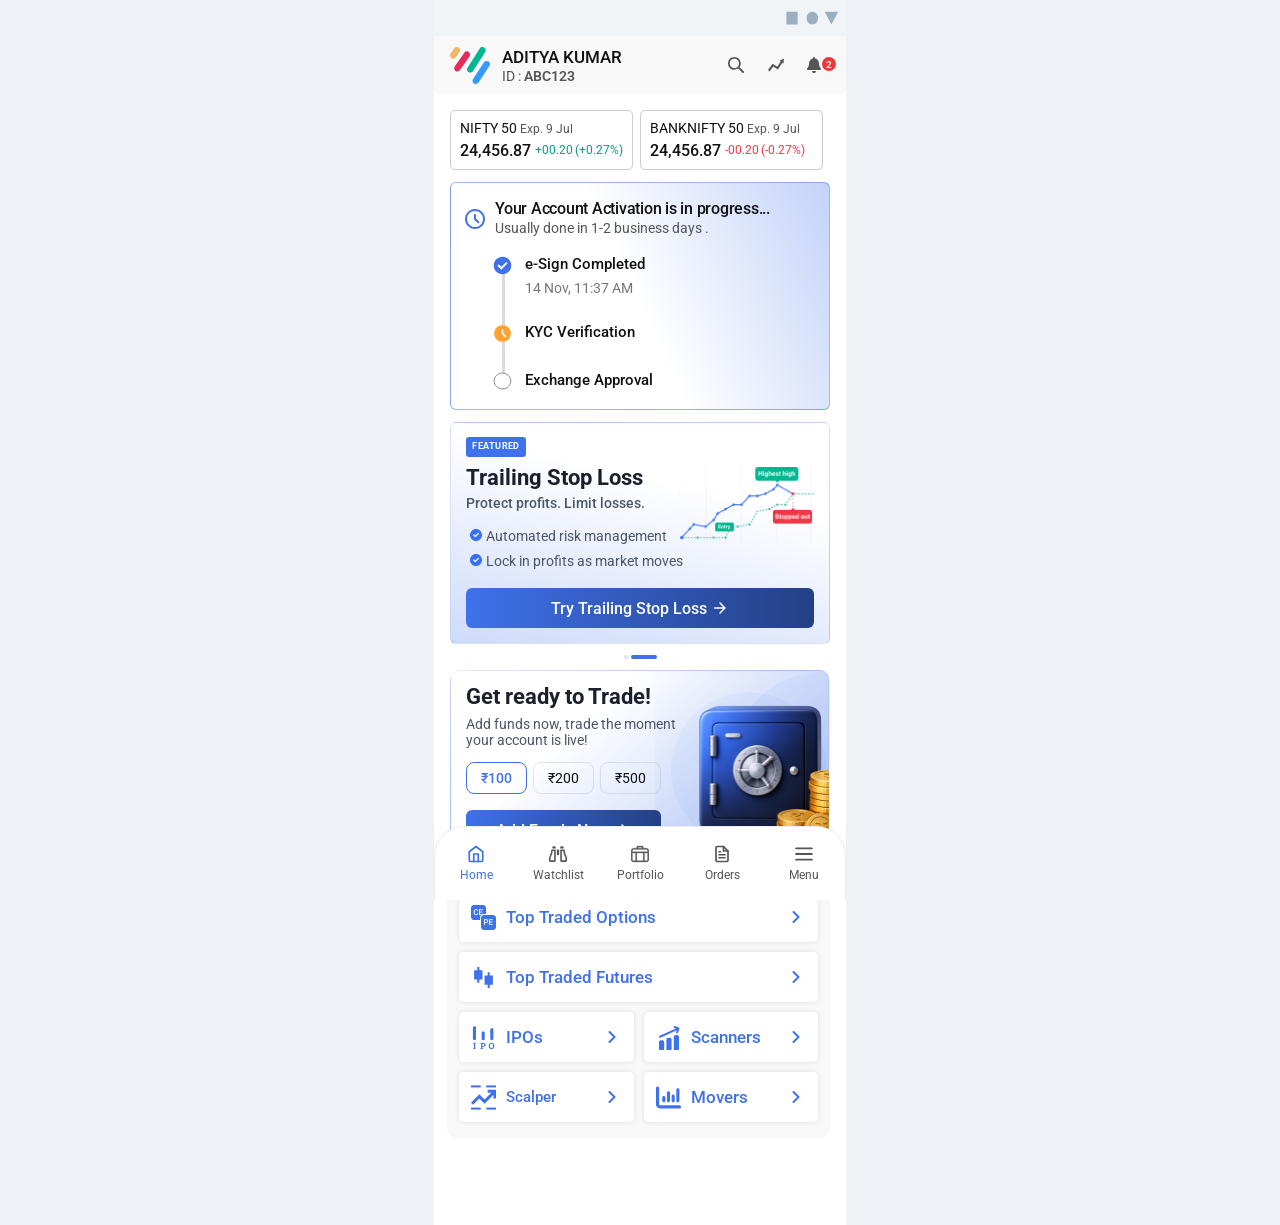
==== add-funds/index.html @ 82e43217 "Add standalone Add funds prototype and isolate offline caches" ====
<!doctype html><html lang="en"><head><meta charset="utf-8"><meta name="viewport" content="width=device-width,initial-scale=1,viewport-fit=cover"><meta name="theme-color" content="#3f71eb"><meta name="description" content="Trading app design prototype — dashboard and Add funds"><title>Trading App · Prototype</title><link rel="manifest" href="./manifest.webmanifest"><link rel="icon" href="./assets/dash-imgLogoIcon.svg"><link rel="stylesheet" href="./style.css"><link rel="stylesheet" href="./source-sans.css"><link rel="stylesheet" href="./polish.css"></head><body><main id="app"></main><dialog id="confirmation"><h2>Test payment complete</h2><p id="receipt"></p><p>No money has been transferred.</p><button class="primary" id="done">Back to dashboard</button><button id="again">Test again</button></dialog><script type="module" src="./app.js"></script></body></html>
---- add-funds/style.css ----
:root{font-family:Roboto,Arial,sans-serif;color:#111;background:#eef1f5;font-synthesis:none;--blue:#3f71eb;--pale:#f5f7fe}*{box-sizing:border-box}body{margin:0}button,input,select{font:inherit}button{cursor:pointer;color:inherit}button:focus-visible,a:focus-visible,input:focus-visible,select:focus-visible{outline:2px solid var(--blue);outline-offset:3px}button{border:0;background:none}p,h1,h2,h3{margin:0}#app{max-width:412px;min-height:100dvh;margin:auto;background:white;position:relative}.status{height:27px;background:#f0f4f7}.status img{width:100%;height:27px;object-fit:fill}.icon{width:24px;height:24px;object-fit:contain;flex-shrink:0}.top{border-bottom:1px solid #ddd;padding:9px 16px 10px}.title{display:flex;align-items:center;gap:10px;height:30px;font-size:16px;font-weight:500}.title button{padding:0;display:flex}.identity{display:flex;justify-content:space-between;margin-top:18px;font-size:16px}.pay{padding:12px 17px 100px;display:flex;flex-direction:column;gap:24px;min-height:calc(100dvh - 111px)}.amount{background:var(--pale);border-radius:7px;height:162px;display:flex;align-items:center;justify-content:center;flex-direction:column;gap:14px}.amount label{font-size:19px;font-weight:500}.amount-entry{display:flex;align-items:center;justify-content:center;max-width:100%;font-weight:500;font-size:38px}.amount input{border:0;background:transparent;font-size:47px;font-weight:500;width:4ch;max-width:290px;padding:0;color:#000;min-width:2ch}.quick{display:flex;justify-content:center;gap:14px}.quick button{padding:9px;border:1px solid #ccc;border-radius:7px;color:#555;white-space:nowrap}.bank label{display:block;margin-bottom:10px}.bank select{height:47px;border:1px solid #eee;border-radius:5px;width:100%;padding:0 12px;color:#555;font-weight:500;background:#fff}.bank p{font-size:14px;color:#555;margin-top:10px}.link{color:var(--blue);padding:0;font-size:14px}.methods>p{margin-bottom:14px}.method{border:1px solid #e5e5e5;border-radius:7px;padding:14px;margin-bottom:9px}.method.selected{border-color:#708aff}.method-heading{display:flex;align-items:center;gap:7px;font-size:18px;font-weight:600;width:100%;text-align:left;padding:0}.badge{display:flex;align-items:center;gap:1px;font-size:12px;background:#fbe8d3;color:#a45a3a;padding:5px 7px;border-radius:7px;font-weight:500}.badge img{width:12px;height:14px}.selection{background:var(--pale);padding:12px 16px;border-radius:7px;margin-top:16px}.selection-row{display:flex;align-items:center;justify-content:space-between;gap:8px;min-height:24px}.selected-name{display:flex;align-items:center;gap:7px;font-size:14px}.selected-name img{width:28px;height:24px;object-fit:contain}.more{color:var(--blue);font-size:14px;padding:0;white-space:nowrap}.more img{width:8px;height:5px;margin-left:3px}.picker{background:var(--pale);padding:14px 10px;border-radius:7px;margin-top:8px}.picker h3{font-size:14px;font-weight:500;margin:0 3px 8px}.options{display:grid;grid-template-columns:1fr 1fr;gap:8px}.option{display:flex;align-items:center;gap:7px;background:#fff;border-radius:7px;padding:10px;font-size:14px;min-height:42px;text-align:left}.option:last-child{grid-column:1/-1;font-size:16px}.option input{margin:0;accent-color:var(--blue);width:17px;height:17px;flex-shrink:0}.option img{width:24px;height:20px;object-fit:contain}.upi-input{width:100%;height:40px;border:1px solid #ddd;border-radius:6px;padding:10px 12px;margin-top:8px;font-size:14px}.fee{font-size:14px;font-weight:400;color:#555}.footer{position:fixed;bottom:0;left:50%;transform:translateX(-50%);width:100%;max-width:412px;padding:12px 17px max(19px,env(safe-area-inset-bottom));background:#fff}.primary{background:var(--blue);color:white;border-radius:4px;min-height:45px;width:100%;font-weight:500}.primary:disabled{background:#9fb6f7;cursor:default}.error{color:#be3030;font-size:14px;margin-top:8px}.dash-head{padding:10px 16px;display:flex;align-items:center;gap:12px;background:#f8f8f8;height:58px}.logo{width:40px;height:37px}.dash-head strong{font-size:17px;font-weight:500}.dash-head p{font-size:14px;color:#555;margin-top:2px}.head-icons{display:flex;margin-left:auto;gap:19px}.head-icons img{width:16px;height:16px}.dashboard{padding:8px 16px 90px}.indices{display:flex;gap:7px;margin:0 0 12px;overflow:auto}.index{border:1px solid #ddd;border-radius:5px;padding:9px;min-width:183px;font-size:14px}.index small{color:#555;font-size:12px}.quote{display:flex;gap:4px;align-items:center;margin-top:5px}.quote span{color:#079a80;font-size:12px}.quote .red{color:#f03745}.activation{border:1px solid #9ab2fc;border-radius:5px;padding:15px 14px;background:linear-gradient(70deg,#fff 35%,#d1dcf8);height:228px}.activation>strong{font-size:16px;font-weight:500}.activation>p{font-size:14px;color:#555;margin:5px 0 19px 23px}.steps{margin-left:30px;border-left:2px solid #ddd;display:flex;flex-direction:column;gap:24px}.step{position:relative;padding-left:23px;font-size:16px}.step:before{content:'';position:absolute;left:-9px;top:2px;width:15px;height:15px;background:#fff;border:1px solid #999;border-radius:50%}.step:first-child:before{background:var(--blue);border-color:var(--blue)}.step:nth-child(2):before{background:#ff9e28;border-color:#ff9e28}.step small{display:block;color:#777;font-size:14px;margin-top:8px}.feature{margin-top:12px;border:1px solid #d4deff;border-radius:5px;padding:15px;background:linear-gradient(165deg,#fff 35%,#dce4fc);height:222px;position:relative;overflow:hidden}.featured{display:inline-block;background:var(--blue);color:white;font-size:10px;padding:5px;border-radius:2px}.feature h2{font-size:22px;margin-top:9px;color:#202735}.feature p{font-size:14px;color:#435167;margin-top:5px}.feature ul{padding-left:18px;font-size:14px;color:#435167;line-height:26px;margin:10px 0}.feature li::marker{color:var(--blue)}.feature .primary,.fund-card .primary{background:linear-gradient(110deg,#3f71eb,#263e7e);min-height:40px;font-size:14px}.dots{text-align:center;font-size:18px;color:var(--blue);height:25px;line-height:18px}.fund-card{height:194px;border:1px solid #e6ecff;background:linear-gradient(130deg,#fff 27%,#adc3f8);border-radius:10px;position:relative;overflow:hidden;padding:14px 16px}.fund-content{position:relative;z-index:1;width:212px}.fund-card h2{font-size:22px;color:#202735}.fund-card p{font-size:14px;color:#435167;margin-top:6px;max-width:212px}.fund-card .presets{display:flex;gap:6px;margin:14px 0 16px}.presets button{border:1px solid #cdd6e7;border-radius:6px;padding:7px 12px;font-size:14px}.presets button.active{border-color:var(--blue);color:var(--blue);background:#fff}.fund-card .primary{width:195px}.safe{position:absolute;width:168px;height:165px;object-fit:contain;right:-9px;bottom:7px}.links{margin-top:12px;background:linear-gradient(#fafafa,#eee);padding:14px 10px;display:grid;grid-template-columns:1fr 1fr;gap:10px;border-radius:10px}.tile{background:white;border-radius:5px;padding:13px 10px;color:var(--blue);font-size:14px;display:flex;align-items:center;gap:10px;box-shadow:0 2px 5px #00000009}.tile:nth-child(-n+2){grid-column:1/-1}.tile img{width:25px;height:25px;object-fit:contain}.tile span{margin-left:auto;font-size:22px}.nav{display:flex;justify-content:space-around;padding:16px 0 max(16px,env(safe-area-inset-bottom));border-top:1px solid #eee;border-radius:24px 24px 0 0;position:fixed;bottom:0;width:100%;max-width:412px;background:white}.nav div{font-size:12px;text-align:center;color:#555}.nav img{width:19px;height:19px;display:block;margin:0 auto 5px}.nav div:first-child{color:var(--blue)}dialog{border:0;border-radius:16px;padding:26px;max-width:350px;width:calc(100% - 32px)}dialog::backdrop{background:#14203a80}dialog h2{font-size:22px}dialog p{line-height:1.5;margin:15px 0;color:#555}dialog button:last-child{width:100%;margin-top:14px;padding:10px;color:var(--blue)}@media(max-width:370px){.quick{gap:7px}.quick button{font-size:14px;padding:8px}.option{padding:8px 5px;gap:4px}.head-icons{gap:12px}.dash-head strong{font-size:15px}.fund-content{width:195px}.safe{right:-27px}.selected-name{font-size:13px}.selection{padding:12px 10px}}@media(display-mode:standalone){.status{height:env(safe-area-inset-top)}.status img{display:none}}

.chart{position:absolute;width:136px;height:80px;object-fit:contain;right:9px;top:48px}.feature h2,.feature>p{position:relative;z-index:1}.feature ul{position:relative;z-index:1;font-size:13px}.feature .primary{position:relative;z-index:1}
[hidden]{display:none!important}

@font-face {
  font-family: 'Roboto';
  font-style: normal;
  font-weight: 400;
  font-stretch: normal;
  font-display: swap;
  src: url(./assets/roboto-0.ttf) format('truetype');
}
@font-face {
  font-family: 'Roboto';
  font-style: normal;
  font-weight: 500;
  font-stretch: normal;
  font-display: swap;
  src: url(./assets/roboto-1.ttf) format('truetype');
}
@font-face {
  font-family: 'Roboto';
  font-style: normal;
  font-weight: 600;
  font-stretch: normal;
  font-display: swap;
  src: url(./assets/roboto-2.ttf) format('truetype');
}
@font-face {
  font-family: 'Roboto';
  font-style: normal;
  font-weight: 700;
  font-stretch: normal;
  font-display: swap;
  src: url(./assets/roboto-3.ttf) format('truetype');
}
---- add-funds/source-sans.css ----
@font-face {
  font-family: 'Source Sans Pro';
  font-style: normal;
  font-weight: 400;
  font-display: swap;
  src: url(./assets/source-sans-0.ttf) format('truetype');
}
@font-face {
  font-family: 'Source Sans Pro';
  font-style: normal;
  font-weight: 600;
  font-display: swap;
  src: url(./assets/source-sans-1.ttf) format('truetype');
}
---- add-funds/polish.css ----
/* Fidelity pass: measurements and assets from Figma's 412px frames. */
html{scrollbar-width:none}html::-webkit-scrollbar{display:none}
body{line-height:normal;-webkit-font-smoothing:antialiased}
button{-webkit-tap-highlight-color:transparent;touch-action:manipulation}
button:active:not(:disabled){filter:brightness(.97)}
.dashboard-screen .status,.dashboard-screen .status img{height:36px}
.dash-head{gap:12px;padding:10px 16px;height:58px}
.logo{width:39.606px;height:37px}
.profile{flex:1;min-width:0}.dash-head strong{line-height:20px;white-space:nowrap}.dash-head p{line-height:16px;margin-top:1px}.dash-head p b{font-weight:600}
.head-icons{width:102px;gap:0;justify-content:space-between;flex-shrink:0;margin:0}
.notification{position:relative;display:flex;align-items:center;margin-right:9px}.notification>img{width:14px;height:16px}.notification>span{position:absolute;left:13px;top:-2px;display:grid;place-items:center;font-size:10px;font-weight:600;color:white;background:#e83937;width:14px;height:14px;box-sizing:content-box;border:2px solid #f8f8f8;border-radius:50%}
.dashboard{padding:8px 16px 87px}
.indices{padding:8px 0;height:76px;gap:7px;margin-bottom:4px;scrollbar-width:none;overflow-y:hidden}.indices::-webkit-scrollbar{display:none}
.index{min-width:183px;height:60px;flex-shrink:0;padding:10px 9px;border:.5px solid #80808066;border-radius:5px;display:flex;flex-direction:column;justify-content:center;gap:4px;font-size:14px}.index>div:first-child{white-space:nowrap;line-height:16px}.index small{font-size:12px}.quote{margin:0;line-height:19px}.quote b{font-size:16px;font-weight:500}.quote span{white-space:nowrap;font-size:12px;letter-spacing:-.1px}
.activation{height:228px;padding:16px 12px;border:1px solid #3f71eb80;border-radius:6px;background:linear-gradient(65.226deg,#fff 48.888%,#3f71eb 212.22%)}
.activation-heading{display:flex;align-items:center;gap:8px}.activation-heading>.icon{width:24px;height:24px}.activation-heading strong{font-size:16px;font-weight:500;line-height:19px;letter-spacing:-.25px;white-space:nowrap}.activation-heading p{font-size:14px;font-weight:400;color:#555;line-height:21px;margin:0}
.steps{margin:16px 0 0 29px;border:0;gap:27.343px;position:relative}.steps:before{content:'';position:absolute;left:10px;top:10px;width:2.56px;height:115px;background:#d9d9d9}
.step{padding:0;display:flex;gap:12.817px;align-items:flex-start;font-weight:500;font-size:15.38px;line-height:18px;min-height:20.507px}.step:before{display:none}.step>.icon{position:relative;width:20.507px;height:20.507px}.step small{font-weight:400;font-size:13.67px;line-height:16px;margin-top:6.836px}
.feature{height:222px;margin-top:12px;padding:15px;border:1px solid #3f71eb33;border-radius:6px;background:linear-gradient(193.619deg,#fff 31.515%,#3f71eb 299.34%);display:flex;flex-direction:column;justify-content:center;gap:16px}
.feature-top{display:flex;align-items:center;position:relative;min-height:134.4px}
.feature-copy{width:212px;flex:none;position:relative;z-index:1}
.featured{padding:3.2px 6.4px;font-size:8.8px;font-weight:700;line-height:13.2px;letter-spacing:.44px;border-radius:3.2px;vertical-align:top}
.feature h2{font-size:22px;line-height:26px;color:#1a202c;margin:8px 0 0;font-weight:700}.feature p{font-size:14px;font-weight:500;line-height:16px;color:#4a5568;margin:4px 0 0}
.feature ul{list-style:none;padding:0;margin:14px 0 0;line-height:22.5px;font-size:14px;color:#4a5568;display:flex;flex-direction:column;gap:3px}
.feature li{display:flex;align-items:flex-start;white-space:nowrap}.feature li .icon{width:20px;height:20px}
.chart{position:static;width:136.205px;height:79.6px;object-fit:contain;flex-shrink:0}
.feature .primary,.fund-card .primary{display:flex;align-items:center;justify-content:center;gap:3px;font-size:16px;font-weight:500;line-height:19px;height:40px;min-height:40px;flex-shrink:0;background:linear-gradient(90deg,#3f71eb,#244085);border-radius:6px;padding:0 8px}.feature .primary .icon,.fund-card .primary .icon{width:20px;height:20px}
.dots{height:26px;display:flex;align-items:center;justify-content:center;gap:3px;line-height:0}.dots span{height:4px;width:4px;border-radius:20px;background:#3f71eb33}.dots span:last-child{width:26px;background:#3f71eb}
.fund-card{height:194px;border:1px solid #3f71eb1a;border-radius:10px;padding:13px 15px;background:linear-gradient(139.262deg,#fff 31.392%,#3f71ebc9 158.42%)}
.fund-content{width:212px;position:relative;z-index:1}.fund-card h2{font-size:22px;font-weight:700;line-height:26px;color:#1a202c}.fund-card p{font-size:14px;line-height:16px;color:#4a5568;margin-top:6px;max-width:212px}
.fund-card .presets{margin:14px 0 16px;gap:6px}.presets button{width:61px;height:32px;padding:0;border-radius:8px;border:1px solid #80808033;font-size:14px;line-height:16px}.presets button.active{background:transparent;font-weight:500;border-color:#3f71eb}
.safe{width:174px;height:187px;object-fit:fill;max-width:none;left:calc(100% - 174px);top:0;bottom:auto;right:auto;pointer-events:none}
.links{margin-top:12px;margin-left:-3px;margin-right:0;background:#f8f8f8;border-radius:10px;padding:16px 12px;gap:10px;grid-template-columns:minmax(0,1fr) minmax(0,1fr)}
.tile{height:50px;padding:12px;gap:10px;font-size:17px;font-weight:500;line-height:20px;border-radius:5px;box-shadow:0 0 5px #0000001a;white-space:nowrap}.tile>span{font-size:inherit;margin:0}.tile>.icon{width:25px;height:25px}.tile>.chevron{width:20px;height:20px;object-fit:contain;transform:rotate(-90deg);margin-left:auto}.tile:nth-child(5){font-size:15px}
.nav{height:74px;padding:18px 0 17px;border:1px solid #80808026;border-bottom:0;border-radius:30px 30px 0 0;box-shadow:0 -5px 18px #00000003;z-index:5}.nav div{width:20%;font-size:12px;line-height:15px}.nav img{width:18.26px;height:18.26px;margin-bottom:5px}
.toast{position:fixed;z-index:10;bottom:88px;left:50%;transform:translateX(-50%);width:min(360px,calc(100% - 32px));padding:14px 18px;border-radius:8px;background:#202735;color:white;font-size:14px;line-height:20px;box-shadow:0 4px 18px #0002}
.top{height:84px;padding:9px 16px 8px;border-color:#80808059}.title{gap:10px;height:30px;line-height:23px}.title .icon{width:20px;height:20px}.identity{margin-top:18px;line-height:19px}
.pay{padding:12px 16px 100px 17px;gap:23.614px}
.amount{height:161.754px;flex-shrink:0;border-radius:7.084px;background:#3f71eb0d;gap:14.168px}.amount label{font-size:18.891px;line-height:22px}.amount-entry{height:55px;font-size:37.782px;line-height:55px}.amount input{font-size:47.227px;line-height:55px;border-radius:0;outline-offset:5px}
.quick{gap:14.168px}.quick button{padding:9.445px;height:37.891px;line-height:19px;border:1.181px solid #80808059;border-radius:7.084px;font-size:16px}
.bank label{line-height:19px;margin-bottom:9.445px}.bank-select{height:47.227px;position:relative}.bank select{appearance:none;height:47.227px;padding:0 38px 0 14px;border:1.181px solid #cccccc40;border-radius:4.723px;font-size:16px;font-weight:500;letter-spacing:.3314px;line-height:28.291px}.bank-select>.icon{position:absolute;right:7.084px;top:11.807px;width:23.614px;height:23.614px;pointer-events:none}.bank p{font-size:14px;line-height:16px;margin-top:9.445px}
.methods>p{line-height:19px;margin-bottom:14.168px}
.method{padding:13.168px 14.349px;margin-bottom:9.445px;border-radius:7.084px;border-color:#cccccc66}.method.selected{border-color:#3f71ebcc}.method-heading{font-family:'Source Sans Pro',Roboto,sans-serif;font-size:18px;font-weight:600;line-height:23.614px;gap:7.084px;min-height:24px}.method-heading>.icon{width:23.614px;height:23.614px}
.method:last-child{min-height:56px;display:flex;align-items:center}
.badge{font-family:Roboto,sans-serif;gap:0;font-size:12.267px;line-height:14px;letter-spacing:.2944px;font-weight:500;color:#af613f;background:#eeb2684d;padding:4.907px 7.36px;border-radius:7.36px}.badge img{width:13.8px;height:13.8px}.fee{font-family:'Source Sans Pro',sans-serif;font-size:14px;line-height:23.614px}
.selection{margin-top:16px;padding:12px 16px;background:#3f71eb0d}.selected-name{font-size:14px;line-height:23.053px;gap:7.084px}.selected-name img{width:27.44px;height:23.243px}.selected-name.is-upi-id{font-family:'Source Sans Pro',sans-serif;font-size:15.62px;line-height:19.525px;font-weight:600}.more{font-size:14px;font-weight:500;line-height:23.053px;display:flex;align-items:center;gap:4px}.more img{width:8px;height:4.642px;margin:0;transition:transform .16s}.more[aria-expanded=true] img{transform:rotate(180deg)}
.picker{padding:14.168px 10.5px;margin-top:8px;background:#3f71eb0d}.picker h3{font-size:14px;line-height:20px;margin:0 3px 8px}.options{gap:8px 7.084px}.option{height:42px;min-height:42px;padding:8px 14px;gap:7.084px;line-height:23.053px;cursor:pointer}.option input{appearance:none;width:17.29px;height:17.29px;border:1.153px solid #555;border-radius:50%;display:grid;place-content:center;flex-shrink:0}.option input:checked{border-color:#3f71eb}.option input:checked:before{content:'';width:10.374px;height:10.374px;border-radius:50%;background:#3f71eb}.option img{width:20px;height:20px;flex-shrink:0}.option:first-child img{width:27.44px;height:23.243px}.option:nth-child(3) img{width:28.54px;height:8.947px}.option:nth-child(4) img{width:18.571px;height:20px}.option:last-child{font-size:16px}
.upi-input{height:39px;line-height:20px;margin-top:6px;font-size:14px;padding:9px 12px}
.footer{padding:12px 16px max(19px,env(safe-area-inset-bottom)) 17px;z-index:4}.primary{font-size:16px;line-height:19px;height:45px;min-height:45px}.primary:disabled{background:#3f71eb80}
@media(max-width:390px){.activation-heading strong{font-size:14px;letter-spacing:-.2px}.head-icons{width:88px}.dash-head strong{font-size:16px}.feature-copy{width:200px}.feature ul{font-size:13px}.chart{width:125px;height:74px;margin-left:-3px}.tile{font-size:15px;padding:12px 9px;gap:7px}.tile>.chevron{width:17px;height:17px}.option{padding:8px 9px}.quick{gap:10px}}
@media(max-width:350px){.head-icons{width:75px}.dash-head strong{font-size:14px}.activation-heading strong{font-size:12.5px}.activation-heading p{font-size:12px}.fund-content{width:195px}.fund-card h2,.feature h2{font-size:20px}.fund-card p{font-size:13px;max-width:195px}.safe{left:calc(100% - 145px)}.feature-copy{width:185px}.chart{width:100px;height:60px;margin-left:-12px}.feature ul{font-size:12px}.tile{font-size:14px;padding:12px 8px;gap:5px}.option{padding:8px 5px;gap:4px}.quick{gap:7px}.quick button{font-size:14px;padding:8px}.selection{padding:12px 10px}.method{padding-left:12px;padding-right:12px}.badge{font-size:11px}.identity{font-size:14px}}
@media(prefers-reduced-motion:reduce){*{transition:none!important}}
@media(display-mode:standalone){.dashboard-screen .status,.pay-screen .status{height:env(safe-area-inset-top)}.status img{display:none}.nav{height:calc(74px + env(safe-area-inset-bottom));padding-bottom:calc(17px + env(safe-area-inset-bottom))}}
@media(max-width:390px){.option{padding:8px 5px;gap:4px;white-space:nowrap;font-size:13px}.option:first-child img{width:20px;height:20px}.option:last-child{font-size:15px}}
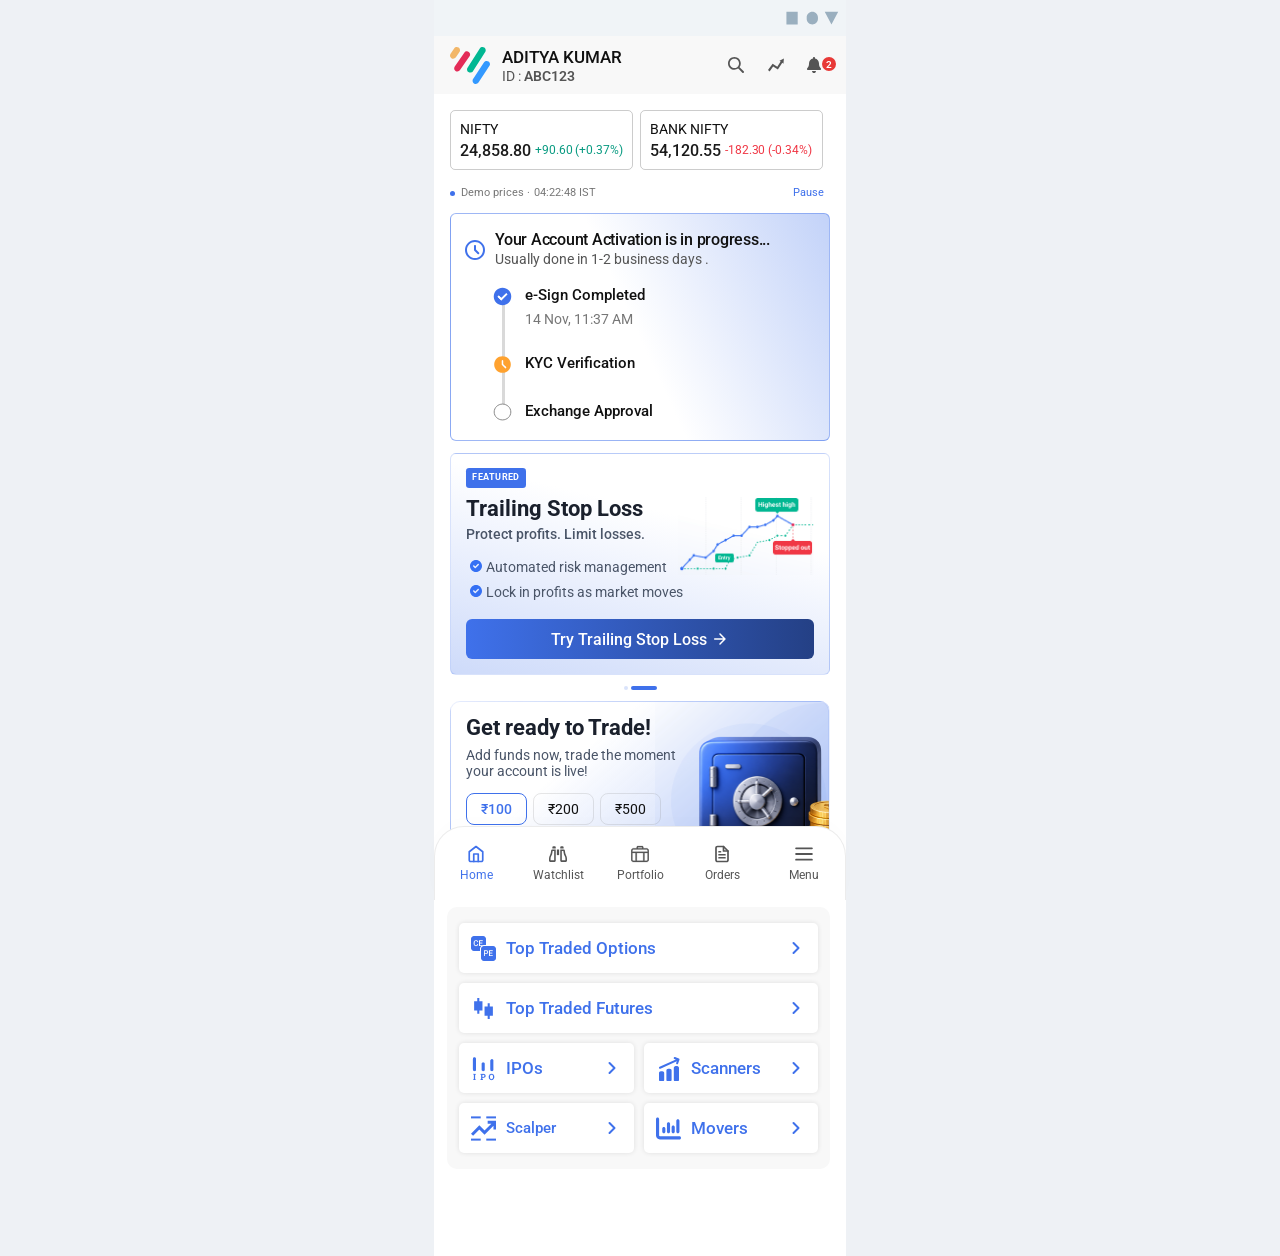
==== commit 5bc9c2a3: "Add Figma order entry with equity and F&O size controls" ====
--- a/add-funds/index.html
+++ b/add-funds/index.html
@@ -1,2 +1,2 @@
-<!doctype html><html lang="en"><head><meta charset="utf-8"><meta name="viewport" content="width=device-width,initial-scale=1,viewport-fit=cover"><meta name="theme-color" content="#3f71eb"><meta name="description" content="Trading app design prototype — dashboard and Add funds"><title>Trading App · Prototype</title><link rel="manifest" href="./manifest.webmanifest"><link rel="icon" href="./assets/dash-imgLogoIcon.svg"><link rel="stylesheet" href="./style.css"><link rel="stylesheet" href="./source-sans.css"><link rel="stylesheet" href="./polish.css"></head><body><main id="app"></main><dialog id="confirmation"><h2>Test payment complete</h2><p id="receipt"></p><p>No money has been transferred.</p><button class="primary" id="done">Back to dashboard</button><button id="again">Test again</button></dialog><script type="module" src="./app.js"></script></body></html>
-
+<!doctype html><html lang="en"><head><meta charset="utf-8"><meta name="viewport" content="width=device-width,initial-scale=1,viewport-fit=cover"><meta name="theme-color" content="#3f71eb"><meta name="description" content="Trading app design prototype — dashboard and Add funds"><title>Trading App · Prototype</title><link rel="manifest" href="./manifest.webmanifest"><link rel="icon" href="./assets/dash-imgLogoIcon.svg"><link rel="stylesheet" href="./style.css"><link rel="stylesheet" href="./source-sans.css"><link rel="stylesheet" href="./polish.css"><link rel="stylesheet" href="./watchlist.css"><link rel="stylesheet" href="./order.css"></head><body><main id="app"></main><dialog id="confirmation"><h2>Test payment complete</h2><p id="receipt"></p><p>No money has been transferred.</p><button class="primary" id="done">Back to dashboard</button><button id="again">Test again</button></dialog><script type="module" src="./app.js"></script></body></html>
+
--- a/add-funds/polish.css
+++ b/add-funds/polish.css
@@ -51,5 +51,10 @@
 @media(max-width:350px){.head-icons{width:75px}.dash-head strong{font-size:14px}.activation-heading strong{font-size:12.5px}.activation-heading p{font-size:12px}.fund-content{width:195px}.fund-card h2,.feature h2{font-size:20px}.fund-card p{font-size:13px;max-width:195px}.safe{left:calc(100% - 145px)}.feature-copy{width:185px}.chart{width:100px;height:60px;margin-left:-12px}.feature ul{font-size:12px}.tile{font-size:14px;padding:12px 8px;gap:5px}.option{padding:8px 5px;gap:4px}.quick{gap:7px}.quick button{font-size:14px;padding:8px}.selection{padding:12px 10px}.method{padding-left:12px;padding-right:12px}.badge{font-size:11px}.identity{font-size:14px}}
 @media(prefers-reduced-motion:reduce){*{transition:none!important}}
 @media(display-mode:standalone){.dashboard-screen .status,.pay-screen .status{height:env(safe-area-inset-top)}.status img{display:none}.nav{height:calc(74px + env(safe-area-inset-bottom));padding-bottom:calc(17px + env(safe-area-inset-bottom))}}
-@media(max-width:390px){.option{padding:8px 5px;gap:4px;white-space:nowrap;font-size:13px}.option:first-child img{width:20px;height:20px}.option:last-child{font-size:15px}}
-
+@media(max-width:390px){.option{padding:8px 5px;gap:4px;white-space:nowrap;font-size:13px}.option:first-child img{width:20px;height:20px}.option:last-child{font-size:15px}}
+.option{gap:10px;padding-left:10px;padding-right:10px}
+.selection-row{width:calc(100% + 32px);margin:-12px -16px;padding:12px 16px;text-align:left;border-radius:7px;min-height:48px}
+.selection-row[aria-expanded=true] .more img{transform:rotate(180deg)}
+.selection:has(.upi-input) .selection-row{margin-bottom:0}
+@media(max-width:390px){.option{gap:10px;padding-left:5px;padding-right:5px}}
+@media(max-width:350px){.option{white-space:normal;height:auto}.selection-row{width:calc(100% + 20px);margin-left:-10px;margin-right:-10px;padding-left:10px;padding-right:10px}}
--- a/add-funds/watchlist.css
+++ b/add-funds/watchlist.css
@@ -0,0 +1,14 @@
+.dashboard-screen .nav a{width:20%;font-size:12px;line-height:15px;text-align:center;color:#555;text-decoration:none}.dashboard-screen .nav a:first-child{color:var(--blue)}
+.market-status{display:flex;align-items:center;justify-content:space-between;gap:8px;margin:10px 16px 0;color:#777;font-size:11px;line-height:20px}.market-status>span{display:flex;align-items:center;gap:4px;white-space:nowrap}.market-status i{width:5px;height:5px;border-radius:50%;background:#3f71eb;margin-right:2px}.market-status button{color:#3f71eb;font-size:11px;padding:4px 6px;min-height:28px}.dashboard .market-status{margin:-3px 0 6px}.flat{color:#777}[data-price],[data-change]{font-variant-numeric:tabular-nums}[data-price]{border-radius:3px}.quote .loss{color:#f03745}.quote .gain{color:#079a80}.quote .flat{color:#777}
+.watchlist-screen{color:#1a1a1a;overflow-x:clip;padding-bottom:100px}.watchlist-screen .status,.watchlist-screen .status img{height:36px}.watch-search-header{display:flex;align-items:center;gap:1px;padding:21.249px 9px 0 16px;height:68.249px}.watch-search{position:relative;display:flex;align-items:center;gap:5px;height:47px;min-width:0;flex:1;background:#fefefe;border:1.189px solid #80808059;border-radius:6px;box-shadow:0 4px 10px 1px #0000001c;padding:0 11.81px;overflow:hidden}.watch-search .search-disc{position:absolute;left:3.57px;top:2.38px;width:32.104px;height:32.104px}.watch-search>.icon{position:relative;width:19.025px;height:19.022px}.watch-search input{position:relative;width:100%;min-width:0;border:0;outline-offset:0;padding:0;background:transparent;font-size:15.458px;color:#1a1a1a}.watch-search input::placeholder{color:#777;opacity:1}.watch-chart{flex:none;width:37.662px;height:37.662px;padding:0}.watch-chart img{width:100%;height:100%}
+.watch-indices{display:flex;gap:12px;margin:19.751px 16px 0 13px;padding:5.344px 3.684px;overflow-x:auto;scrollbar-width:none;height:87.688px}.watch-indices::-webkit-scrollbar,.watch-tabs::-webkit-scrollbar{display:none}.watch-index{width:142px;height:77px;flex:none;display:flex;flex-direction:column;align-items:center;justify-content:center;gap:2px;border-radius:5.344px;background:#fefefe;box-shadow:0 0 2.672px #00000040;white-space:nowrap;font-size:16px}.watch-index:first-child{width:147px}.watch-index>strong{font-size:17px;font-weight:500}.watch-index>div{display:flex;gap:9px}.gain{color:#079a80}.loss{color:#f03745}.watch-index-more{width:53.421px;height:75.526px;flex:none;box-shadow:0 0 2.303px #00000040;border-radius:4.605px}.watch-index-more img{width:16.58px;height:16.959px}
+.watch-controls{display:flex;height:45px;margin:6.312px 16px 0;border-bottom:1.116px solid #80808059;overflow:hidden}.watch-tabs{display:flex;flex:1;min-width:0;overflow-x:auto;scrollbar-width:none;padding-top:1px}.watch-tabs button{position:relative;flex:none;height:44px;padding:0 12px;color:#777;font-size:18.69px;font-weight:500;letter-spacing:.3134px;line-height:32.436px;text-transform:uppercase;white-space:nowrap}.watch-tabs button:nth-child(1){width:45px}.watch-tabs button:nth-child(2){width:44.654px}.watch-tabs button:nth-child(3){width:127.263px}.watch-tabs button:nth-child(4){width:102px}.watch-tabs button.active{color:var(--blue)}.watch-tabs button.active:after{content:'';position:absolute;bottom:0;left:0;right:0;height:3.349px;background:var(--blue);border-radius:3px 3px 0 0}.watch-tools{display:flex;gap:6px;width:55px;flex:none;padding-top:7px;background:white}.watch-tools button{width:28px;height:28px;padding:0;flex:none}.watch-tools button:first-child img{width:14.875px;height:17px}.watch-tools button:last-child img{width:27.909px;height:27.909px}
+.watch-quotes{padding:7px 15px 0 16px;display:flex;flex-direction:column;gap:4px}.watch-row{display:flex;align-items:center;gap:2px;border-bottom:1px solid #ddd;padding:10px 0;min-height:59px;font-size:16px;line-height:normal}.watch-symbol{width:241px;flex:1;min-width:0;display:flex;flex-direction:column;gap:4px}.watch-symbol>span{white-space:nowrap}.watch-row small{font-size:14px;font-weight:400;line-height:normal}.watch-symbol small{color:#777}.watch-value{display:flex;flex-direction:column;align-items:flex-end;gap:4px;white-space:nowrap;text-align:right;flex:none}.watch-value strong{font-weight:500}.watch-value small{white-space:pre}.watch-empty{padding:28px 0;color:#777;text-align:center;font-size:14px}
+.watch-nav{height:74px;border:1px solid #80808026;border-bottom:0;border-radius:30px 30px 0 0;padding:18px 0 17px;box-shadow:0 -5px 18px #00000003}.watch-nav button{width:20%;height:39px;padding:0;display:flex;align-items:center;flex-direction:column;gap:5px;color:#555;font-size:12px;font-weight:400;line-height:15px}.watch-nav img{width:18.26px;height:18.26px;margin:0}.watch-nav [aria-current]{color:var(--blue)}
+#watch-dialog label{display:block;margin:18px 0 8px}#watch-dialog input,#watch-dialog select{width:100%;padding:10px;border:1px solid #ddd;border-radius:6px;margin-bottom:20px}
+.watch-tabs button{font-size:16px;letter-spacing:0}.watch-row{height:59px;min-height:59px;padding:9px 0;line-height:19px}.watch-row small{line-height:16px}
+@media(max-width:390px){.watch-symbol>span{font-size:14px}.watch-row small{font-size:12px}.watch-value strong{font-size:14px}}
+@media(max-width:350px){.watch-symbol>span{max-width:100%;overflow:hidden;text-overflow:ellipsis}.watch-row small{font-size:11px}}
+@media(display-mode:standalone){.watchlist-screen .status{height:env(safe-area-inset-top)}.watch-nav{height:calc(74px + env(safe-area-inset-bottom));padding-bottom:calc(17px + env(safe-area-inset-bottom))}}
+
+[data-price]{color:#1a1a1a;background:transparent}
--- a/add-funds/order.css
+++ b/add-funds/order.css
@@ -0,0 +1,6 @@
+.watch-row{color:inherit;text-decoration:none}.watch-symbol>span{white-space:normal;overflow-wrap:anywhere}.watch-row:has([href]){cursor:pointer}.watch-row:focus-visible{outline:2px solid var(--blue);outline-offset:2px}.watch-symbol{padding-right:8px}.watch-row:has(.watch-symbol span){height:auto;min-height:59px}
+.order-screen{color:#1a1a1a;display:flex;flex-direction:column;font-family:Roboto,Arial,sans-serif}.order-screen .status,.order-screen .status img{height:36px}.order-head{background:#f8f8f8}.order-title{display:flex;align-items:center;gap:10px;min-height:46px;padding:10px 16px 6px}.order-title>a,.order-title>a img{width:20px;height:20px;flex:none}.order-title h1{font-size:17px;font-weight:500;flex:1;line-height:22px;min-width:0}.order-side{display:flex;align-items:center;position:relative;flex:none}.order-side select{appearance:none;border:0;background:transparent;font-size:16px;font-weight:600;color:#555;padding:5px 17px 5px 0;cursor:pointer}.order-side img{width:16px;height:16px;position:absolute;right:0;pointer-events:none}.order-exchanges{display:flex;align-items:center;gap:8px;min-height:34px;padding:0 16px 7px;justify-content:space-between}.order-exchanges label{display:flex;align-items:center;gap:4px;font-size:13px;white-space:nowrap}.order-exchanges input{margin:0;width:15px;height:15px;accent-color:var(--blue)}.order-exchanges label>span:first-of-type{color:#555}.order-tabs{display:flex;height:30px;border-bottom:1px solid #80808059}.order-tabs button{font-size:15px;text-transform:uppercase;font-weight:600;flex:1;padding:0 6px;color:#555}.order-tabs button:nth-child(-n+2){flex:1.5}.order-tabs [aria-current]{color:var(--blue);border-bottom:3px solid var(--blue)}
+.order-body{padding:18px 16px 28px;flex:1}.order-fields{display:grid;grid-template-columns:minmax(0,1fr) minmax(0,1fr);gap:16px;padding-bottom:10px;border-bottom:1px solid #eee;min-height:96px}.order-field-title{display:flex;align-items:center;justify-content:space-between;gap:4px;height:26px;margin-bottom:5px}.order-field-title>span{display:flex;align-items:center;gap:4px;font-size:16px;white-space:nowrap}.order-pills{display:flex;background:#f8f8f8;border-radius:16px;padding:2px}.order-pills button{font-size:12px;color:#777;padding:4px 8px;border-radius:36px;line-height:14px}.order-pills button[aria-pressed=true]{background:var(--blue);color:white;font-weight:500}.order-price-help{padding:0;width:20px;height:20px}.order-price-help img{width:20px;height:20px}.order-stepper{display:flex;align-items:center;background:#f8f8f8;border-radius:4px;height:36px;overflow:hidden}.order-stepper button{width:40px;height:36px;display:grid;place-items:center;flex:none;padding:0}.order-stepper img{width:14px;height:12px}.order-stepper input{width:100%;min-width:0;background:transparent;border:0;text-align:center;font-size:14px;font-weight:500;color:#1a1a1a;padding:0}.order-stepper input:disabled{color:#c2c2c2;-webkit-text-fill-color:#c2c2c2;opacity:1}.order-stepper button:disabled{opacity:.4;cursor:default}.order-field p{font-size:12px;color:#555;line-height:15px;margin-top:4px;min-height:15px}.order-product{margin-top:16px}.order-screen h2{font-size:16px;font-weight:500;line-height:20px}.order-choices{display:flex;gap:10px;margin-top:5px}.order-choices button{border:1px solid #80808059;border-radius:6px;height:35px;min-width:94px;padding:0 10px;font-size:15px;color:#333;text-transform:uppercase}.order-choices button[aria-pressed=true]{border-color:var(--blue);color:var(--blue)}.order-type{margin-top:16px;padding-bottom:15px;border-bottom:1px solid #80808059}.order-type .order-choices{margin-top:8px;gap:12px}.order-type .order-choices button{min-width:76px}.order-protection{padding:16px 0 22px;border-bottom:1px solid #80808059}.order-protection-row{display:flex;justify-content:space-between;align-items:center;font-size:16px;font-weight:500;gap:12px}.order-protection-row+.order-protection-row{margin-top:20px}.order-protection-row button{width:40px;height:20px;flex:none;border:1px solid var(--blue);border-radius:30px;padding:3px;display:flex;align-items:center}.order-protection-row button span{height:12px;width:12px;border-radius:50%;background:var(--blue)}.order-protection-row button[aria-checked=true]{background:var(--blue);justify-content:flex-end}.order-protection-row button[aria-checked=true] span{background:white}.order-advanced{display:flex;align-items:center;justify-content:center;margin:16px auto 0;color:var(--blue);font-size:14px;padding:0;line-height:20px}.order-advanced img{width:12px;height:12px}.order-advanced[aria-expanded=true] img{transform:rotate(180deg)}.order-extra{display:flex;justify-content:space-between;align-items:center;gap:12px;margin:14px 0;font-size:14px}.order-extra input,.order-extra select{width:120px;border:1px solid #ddd;border-radius:4px;padding:8px;background:#f8f8f8}.order-footer{position:sticky;bottom:0;background:#f8f8f8;padding:11px 16px max(21px,env(safe-area-inset-bottom));margin-top:auto;min-height:137px}.order-funds{display:flex;justify-content:space-between;gap:8px;font-size:16px;line-height:19px}.order-funds>div:first-child{display:flex;align-items:center;gap:3px;flex-wrap:wrap}.order-funds>div:last-child{white-space:nowrap}.order-funds strong{font-weight:500}.order-refresh{width:16px;height:16px;padding:0}.order-refresh img{width:16px;height:16px}.order-charges{color:var(--blue);font-size:12px;padding:0;margin-top:7px;display:block;height:16px}.order-swipe{display:flex;align-items:center;position:relative;width:230px;height:55px;margin:8px auto 0;border-radius:30px;background:var(--blue);color:#fff;touch-action:pan-y;user-select:none;padding:0 16px 0 76px;font-size:16px;font-weight:500;white-space:nowrap}.order-swipe-thumb{position:absolute;left:5px;top:5px;width:45px;height:45px;transform:translateX(var(--swipe,0px))}.order-swipe-thumb img{width:45px;height:45px}.order-swipe:disabled{opacity:.45;cursor:default}#order-error{font-size:12px;color:#d52c3b;line-height:18px;margin-top:16px}.order-screen .toast{bottom:155px}
+@media(max-width:390px){.order-fields{gap:12px}.order-field-title>span{font-size:14px}.order-pills button{padding:4px 6px;font-size:11px}.order-price-help,.order-price-help img{width:16px;height:16px}.order-exchanges{gap:5px}.order-exchanges label{font-size:11px;gap:3px}.order-funds{font-size:13px}.order-title h1{font-size:15px}.order-stepper button{width:32px}}
+@media(max-width:350px){.order-fields{gap:10px}.order-field-title{gap:2px}.order-pills button{padding:4px 4px}.order-field-title>span{font-size:13px;gap:1px}.order-exchanges{flex-wrap:wrap;justify-content:flex-start}.order-title h1{font-size:14px}.order-protection-row{font-size:15px}.order-funds{font-size:12px}}
+@media(display-mode:standalone){.order-screen .status{height:env(safe-area-inset-top)}.order-screen .status img{display:none}}
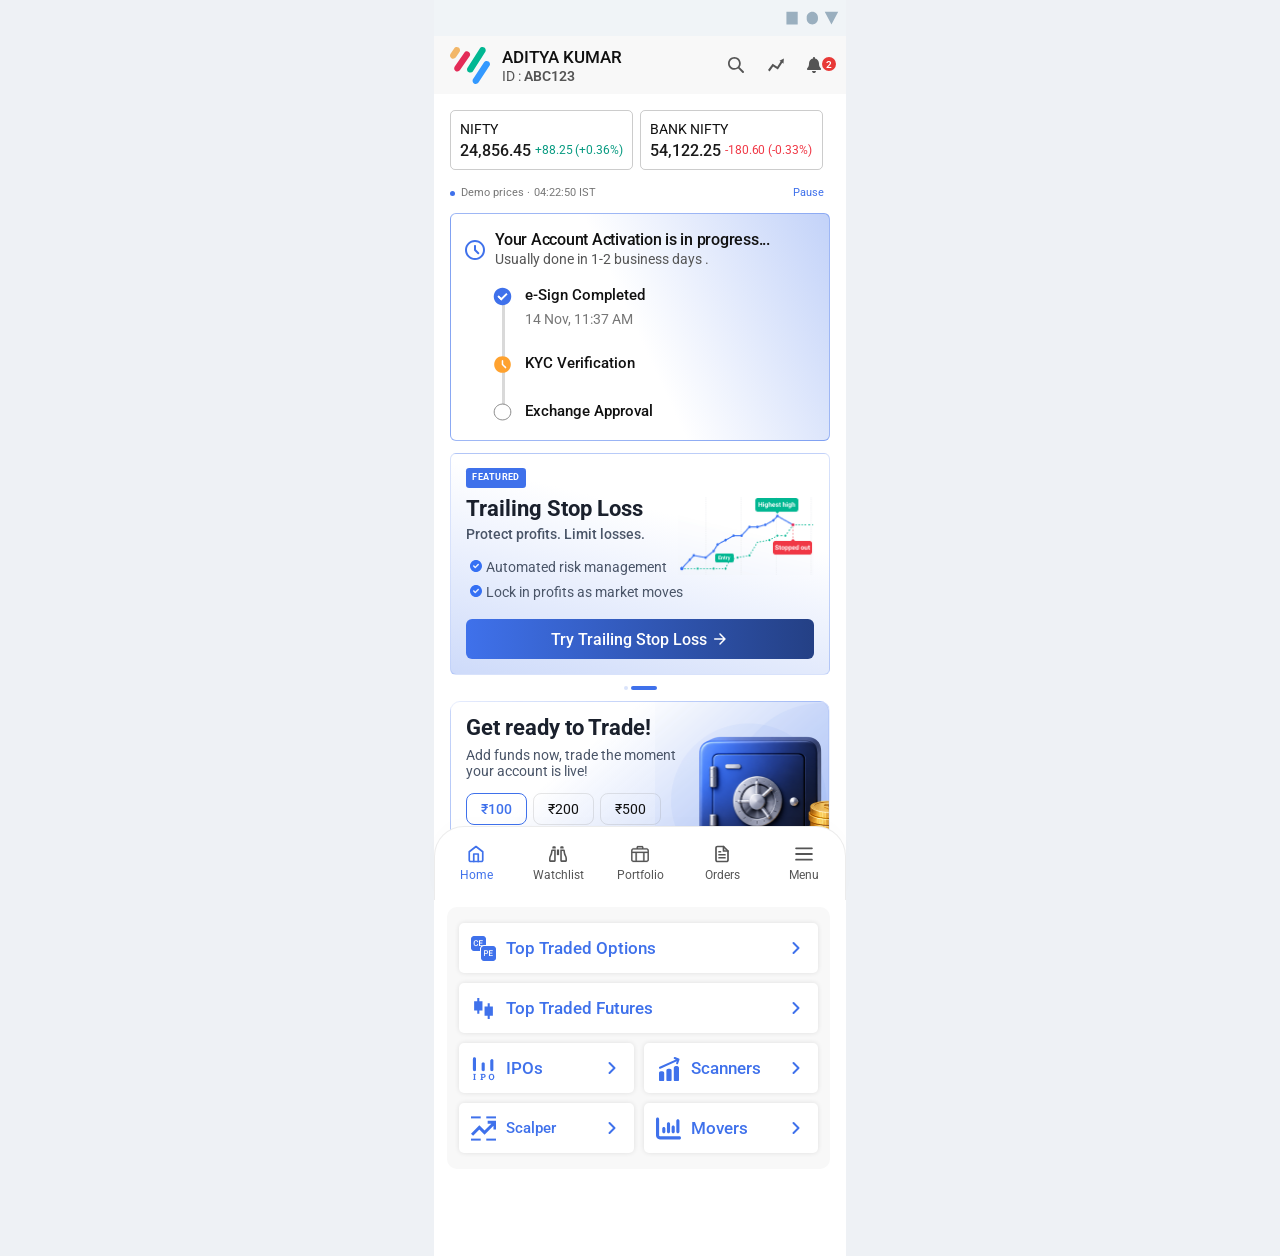
==== commit 6c57cd83: "Refresh cached order styles with versioned stylesheet and revalidation" ====
--- a/add-funds/index.html
+++ b/add-funds/index.html
@@ -1,2 +1,2 @@
-<!doctype html><html lang="en"><head><meta charset="utf-8"><meta name="viewport" content="width=device-width,initial-scale=1,viewport-fit=cover"><meta name="theme-color" content="#3f71eb"><meta name="description" content="Trading app design prototype — dashboard and Add funds"><title>Trading App · Prototype</title><link rel="manifest" href="./manifest.webmanifest"><link rel="icon" href="./assets/dash-imgLogoIcon.svg"><link rel="stylesheet" href="./style.css"><link rel="stylesheet" href="./source-sans.css"><link rel="stylesheet" href="./polish.css"><link rel="stylesheet" href="./watchlist.css"><link rel="stylesheet" href="./order.css"></head><body><main id="app"></main><dialog id="confirmation"><h2>Test payment complete</h2><p id="receipt"></p><p>No money has been transferred.</p><button class="primary" id="done">Back to dashboard</button><button id="again">Test again</button></dialog><script type="module" src="./app.js"></script></body></html>
+<!doctype html><html lang="en"><head><meta charset="utf-8"><meta name="viewport" content="width=device-width,initial-scale=1,viewport-fit=cover"><meta name="theme-color" content="#3f71eb"><meta name="description" content="Trading app design prototype — dashboard and Add funds"><title>Trading App · Prototype</title><link rel="manifest" href="./manifest.webmanifest"><link rel="icon" href="./assets/dash-imgLogoIcon.svg"><link rel="stylesheet" href="./style.css"><link rel="stylesheet" href="./source-sans.css"><link rel="stylesheet" href="./polish.css"><link rel="stylesheet" href="./watchlist.css"><link rel="stylesheet" href="./order.css?v=13"></head><body><main id="app"></main><dialog id="confirmation"><h2>Test payment complete</h2><p id="receipt"></p><p>No money has been transferred.</p><button class="primary" id="done">Back to dashboard</button><button id="again">Test again</button></dialog><script type="module" src="./app.js"></script></body></html>
 
--- a/add-funds/order.css
+++ b/add-funds/order.css
@@ -1,6 +1,6 @@
 .watch-row{color:inherit;text-decoration:none}.watch-symbol>span{white-space:normal;overflow-wrap:anywhere}.watch-row:has([href]){cursor:pointer}.watch-row:focus-visible{outline:2px solid var(--blue);outline-offset:2px}.watch-symbol{padding-right:8px}.watch-row:has(.watch-symbol span){height:auto;min-height:59px}
 .order-screen{color:#1a1a1a;display:flex;flex-direction:column;font-family:Roboto,Arial,sans-serif}.order-screen .status,.order-screen .status img{height:36px}.order-head{background:#f8f8f8}.order-title{display:flex;align-items:center;gap:10px;min-height:46px;padding:10px 16px 6px}.order-title>a,.order-title>a img{width:20px;height:20px;flex:none}.order-title h1{font-size:17px;font-weight:500;flex:1;line-height:22px;min-width:0}.order-side{display:flex;align-items:center;position:relative;flex:none}.order-side select{appearance:none;border:0;background:transparent;font-size:16px;font-weight:600;color:#555;padding:5px 17px 5px 0;cursor:pointer}.order-side img{width:16px;height:16px;position:absolute;right:0;pointer-events:none}.order-exchanges{display:flex;align-items:center;gap:8px;min-height:34px;padding:0 16px 7px;justify-content:space-between}.order-exchanges label{display:flex;align-items:center;gap:4px;font-size:13px;white-space:nowrap}.order-exchanges input{margin:0;width:15px;height:15px;accent-color:var(--blue)}.order-exchanges label>span:first-of-type{color:#555}.order-tabs{display:flex;height:30px;border-bottom:1px solid #80808059}.order-tabs button{font-size:15px;text-transform:uppercase;font-weight:600;flex:1;padding:0 6px;color:#555}.order-tabs button:nth-child(-n+2){flex:1.5}.order-tabs [aria-current]{color:var(--blue);border-bottom:3px solid var(--blue)}
-.order-body{padding:18px 16px 28px;flex:1}.order-fields{display:grid;grid-template-columns:minmax(0,1fr) minmax(0,1fr);gap:16px;padding-bottom:10px;border-bottom:1px solid #eee;min-height:96px}.order-field-title{display:flex;align-items:center;justify-content:space-between;gap:4px;height:26px;margin-bottom:5px}.order-field-title>span{display:flex;align-items:center;gap:4px;font-size:16px;white-space:nowrap}.order-pills{display:flex;background:#f8f8f8;border-radius:16px;padding:2px}.order-pills button{font-size:12px;color:#777;padding:4px 8px;border-radius:36px;line-height:14px}.order-pills button[aria-pressed=true]{background:var(--blue);color:white;font-weight:500}.order-price-help{padding:0;width:20px;height:20px}.order-price-help img{width:20px;height:20px}.order-stepper{display:flex;align-items:center;background:#f8f8f8;border-radius:4px;height:36px;overflow:hidden}.order-stepper button{width:40px;height:36px;display:grid;place-items:center;flex:none;padding:0}.order-stepper img{width:14px;height:12px}.order-stepper input{width:100%;min-width:0;background:transparent;border:0;text-align:center;font-size:14px;font-weight:500;color:#1a1a1a;padding:0}.order-stepper input:disabled{color:#c2c2c2;-webkit-text-fill-color:#c2c2c2;opacity:1}.order-stepper button:disabled{opacity:.4;cursor:default}.order-field p{font-size:12px;color:#555;line-height:15px;margin-top:4px;min-height:15px}.order-product{margin-top:16px}.order-screen h2{font-size:16px;font-weight:500;line-height:20px}.order-choices{display:flex;gap:10px;margin-top:5px}.order-choices button{border:1px solid #80808059;border-radius:6px;height:35px;min-width:94px;padding:0 10px;font-size:15px;color:#333;text-transform:uppercase}.order-choices button[aria-pressed=true]{border-color:var(--blue);color:var(--blue)}.order-type{margin-top:16px;padding-bottom:15px;border-bottom:1px solid #80808059}.order-type .order-choices{margin-top:8px;gap:12px}.order-type .order-choices button{min-width:76px}.order-protection{padding:16px 0 22px;border-bottom:1px solid #80808059}.order-protection-row{display:flex;justify-content:space-between;align-items:center;font-size:16px;font-weight:500;gap:12px}.order-protection-row+.order-protection-row{margin-top:20px}.order-protection-row button{width:40px;height:20px;flex:none;border:1px solid var(--blue);border-radius:30px;padding:3px;display:flex;align-items:center}.order-protection-row button span{height:12px;width:12px;border-radius:50%;background:var(--blue)}.order-protection-row button[aria-checked=true]{background:var(--blue);justify-content:flex-end}.order-protection-row button[aria-checked=true] span{background:white}.order-advanced{display:flex;align-items:center;justify-content:center;margin:16px auto 0;color:var(--blue);font-size:14px;padding:0;line-height:20px}.order-advanced img{width:12px;height:12px}.order-advanced[aria-expanded=true] img{transform:rotate(180deg)}.order-extra{display:flex;justify-content:space-between;align-items:center;gap:12px;margin:14px 0;font-size:14px}.order-extra input,.order-extra select{width:120px;border:1px solid #ddd;border-radius:4px;padding:8px;background:#f8f8f8}.order-footer{position:sticky;bottom:0;background:#f8f8f8;padding:11px 16px max(21px,env(safe-area-inset-bottom));margin-top:auto;min-height:137px}.order-funds{display:flex;justify-content:space-between;gap:8px;font-size:16px;line-height:19px}.order-funds>div:first-child{display:flex;align-items:center;gap:3px;flex-wrap:wrap}.order-funds>div:last-child{white-space:nowrap}.order-funds strong{font-weight:500}.order-refresh{width:16px;height:16px;padding:0}.order-refresh img{width:16px;height:16px}.order-charges{color:var(--blue);font-size:12px;padding:0;margin-top:7px;display:block;height:16px}.order-swipe{display:flex;align-items:center;position:relative;width:230px;height:55px;margin:8px auto 0;border-radius:30px;background:var(--blue);color:#fff;touch-action:pan-y;user-select:none;padding:0 16px 0 76px;font-size:16px;font-weight:500;white-space:nowrap}.order-swipe-thumb{position:absolute;left:5px;top:5px;width:45px;height:45px;transform:translateX(var(--swipe,0px))}.order-swipe-thumb img{width:45px;height:45px}.order-swipe:disabled{opacity:.45;cursor:default}#order-error{font-size:12px;color:#d52c3b;line-height:18px;margin-top:16px}.order-screen .toast{bottom:155px}
+.order-body{padding:18px 16px 28px;flex:1}.order-fields{display:grid;grid-template-columns:minmax(0,1fr) minmax(0,1fr);gap:16px;padding-bottom:10px;border-bottom:1px solid #eee;min-height:96px}.order-field-title{display:flex;align-items:center;justify-content:space-between;gap:4px;height:28px;margin-bottom:5px}.order-field-title>span{display:flex;align-items:center;gap:4px;font-size:16px;white-space:nowrap}.order-pills{display:flex;background:#f8f8f8;border-radius:16px;padding:2px}.order-pills button{font-size:12px;color:#777;padding:4px 8px;border-radius:36px;line-height:14px}.order-pills button[aria-pressed=true]{background:#fff;border:1px solid var(--blue);color:var(--blue);font-weight:500}.order-price-help{padding:0;width:20px;height:20px}.order-price-help img{width:20px;height:20px}.order-stepper{display:flex;align-items:center;background:#f8f8f8;border-radius:4px;height:36px;overflow:hidden}.order-stepper button{width:40px;height:36px;display:grid;place-items:center;flex:none;padding:0}.order-stepper img{width:14px;height:12px}.order-stepper input{width:100%;min-width:0;background:transparent;border:0;text-align:center;font-size:14px;font-weight:500;color:#1a1a1a;padding:0}.order-stepper input:disabled{color:#c2c2c2;-webkit-text-fill-color:#c2c2c2;opacity:1}.order-stepper button:disabled{opacity:.4;cursor:default}.order-field p{font-size:12px;color:#555;line-height:15px;margin-top:4px;min-height:15px}.order-product{margin-top:16px}.order-screen h2{font-size:16px;font-weight:500;line-height:20px}.order-choices{display:flex;gap:10px;margin-top:5px}.order-choices button{border:1px solid #80808059;border-radius:6px;height:35px;min-width:94px;padding:0 10px;font-size:15px;color:#333;text-transform:uppercase}.order-choices button[aria-pressed=true]{border-color:var(--blue);color:var(--blue)}.order-type{margin-top:16px;padding-bottom:15px;border-bottom:1px solid #80808059}.order-type .order-choices{margin-top:8px;gap:12px}.order-type .order-choices button{min-width:76px}.order-protection{padding:16px 0 22px;border-bottom:1px solid #80808059}.order-protection-row{display:flex;justify-content:space-between;align-items:center;font-size:16px;font-weight:500;gap:12px}.order-protection-row+.order-protection-row{margin-top:20px}.order-protection-row button{width:40px;height:20px;flex:none;border:1px solid var(--blue);border-radius:30px;padding:3px;display:flex;align-items:center}.order-protection-row button span{height:12px;width:12px;border-radius:50%;background:var(--blue)}.order-protection-row button[aria-checked=true]{background:var(--blue);justify-content:flex-end}.order-protection-row button[aria-checked=true] span{background:white}.order-advanced{display:flex;align-items:center;justify-content:center;margin:16px auto 0;color:var(--blue);font-size:14px;padding:0;line-height:20px}.order-advanced img{width:12px;height:12px}.order-advanced[aria-expanded=true] img{transform:rotate(180deg)}.order-extra{display:flex;justify-content:space-between;align-items:center;gap:12px;margin:14px 0;font-size:14px}.order-extra input,.order-extra select{width:120px;border:1px solid #ddd;border-radius:4px;padding:8px;background:#f8f8f8}.order-footer{position:sticky;bottom:0;background:#f8f8f8;padding:11px 16px max(21px,env(safe-area-inset-bottom));margin-top:auto;min-height:137px}.order-funds{display:flex;justify-content:space-between;gap:8px;font-size:16px;line-height:19px}.order-funds>div:first-child{display:flex;align-items:center;gap:3px;flex-wrap:wrap}.order-funds>div:last-child{white-space:nowrap}.order-funds strong{font-weight:500}.order-refresh{width:16px;height:16px;padding:0}.order-refresh img{width:16px;height:16px}.order-charges{color:var(--blue);font-size:12px;padding:0;margin-top:7px;display:block;height:16px}.order-swipe{display:flex;align-items:center;position:relative;width:230px;height:55px;margin:8px auto 0;border-radius:30px;background:var(--blue);color:#fff;touch-action:pan-y;user-select:none;padding:0 16px 0 76px;font-size:16px;font-weight:500;white-space:nowrap}.order-swipe-thumb{position:absolute;left:5px;top:5px;width:45px;height:45px;transform:translateX(var(--swipe,0px))}.order-swipe-thumb img{width:45px;height:45px}.order-swipe:disabled{opacity:.45;cursor:default}#order-error{font-size:12px;color:#d52c3b;line-height:18px;margin-top:16px}.order-screen .toast{bottom:155px}
 @media(max-width:390px){.order-fields{gap:12px}.order-field-title>span{font-size:14px}.order-pills button{padding:4px 6px;font-size:11px}.order-price-help,.order-price-help img{width:16px;height:16px}.order-exchanges{gap:5px}.order-exchanges label{font-size:11px;gap:3px}.order-funds{font-size:13px}.order-title h1{font-size:15px}.order-stepper button{width:32px}}
 @media(max-width:350px){.order-fields{gap:10px}.order-field-title{gap:2px}.order-pills button{padding:4px 4px}.order-field-title>span{font-size:13px;gap:1px}.order-exchanges{flex-wrap:wrap;justify-content:flex-start}.order-title h1{font-size:14px}.order-protection-row{font-size:15px}.order-funds{font-size:12px}}
 @media(display-mode:standalone){.order-screen .status{height:env(safe-area-inset-top)}.order-screen .status img{display:none}}
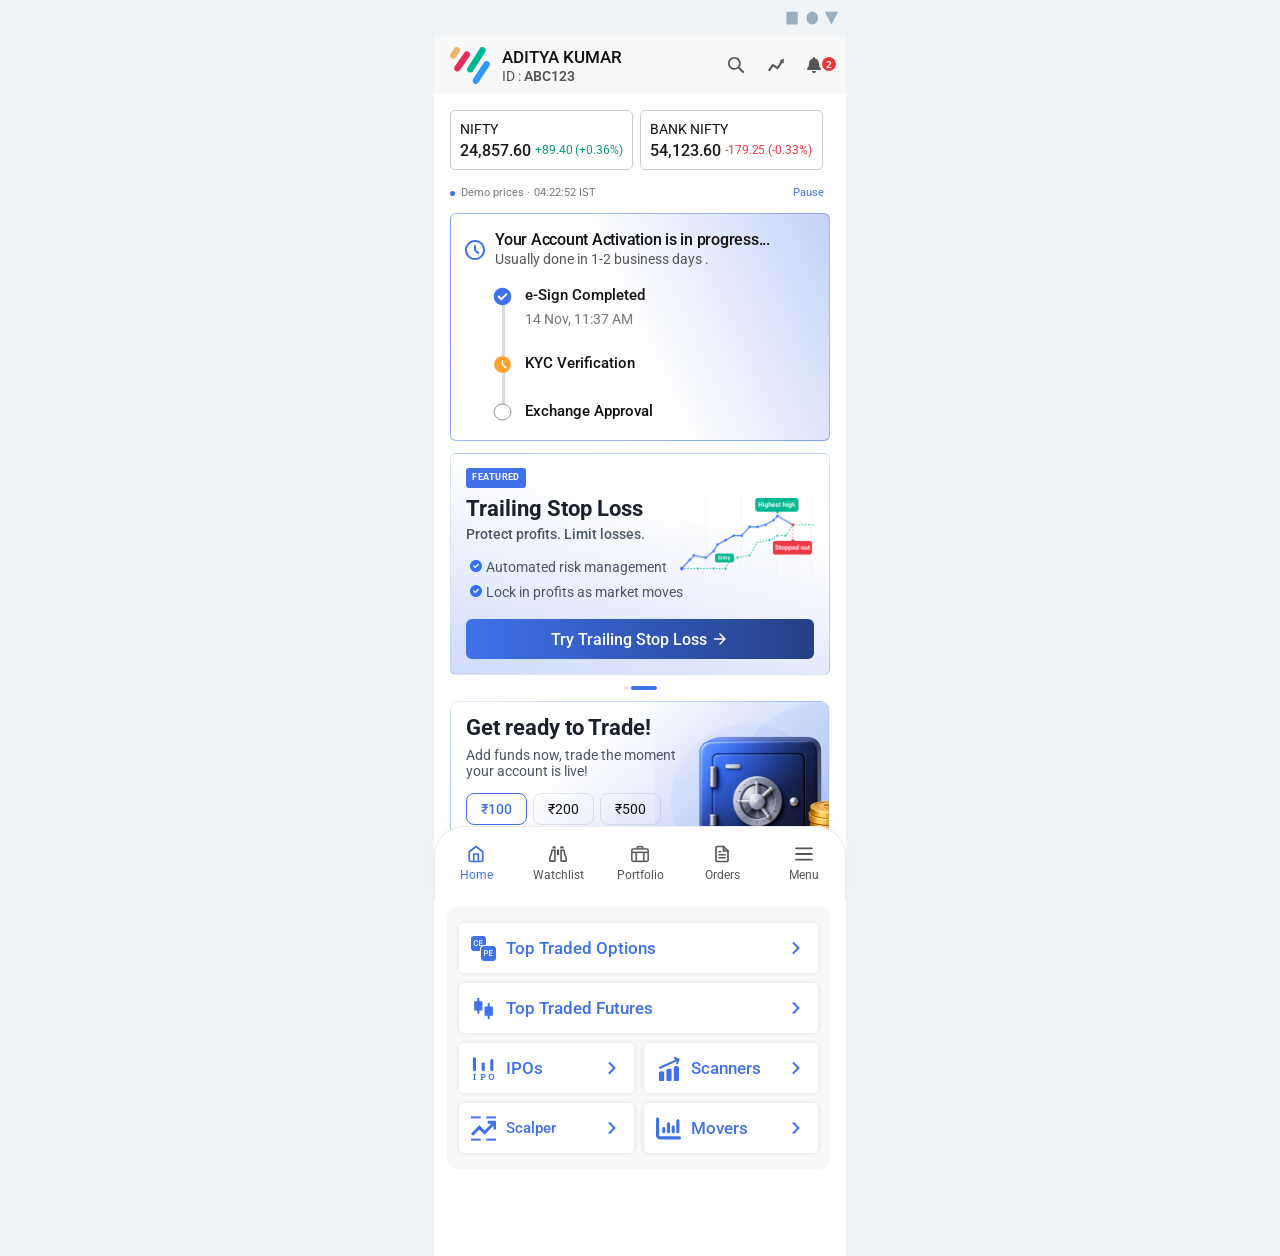
==== commit f231d95e: "Replace blurry launch icons with supplied vector brand mark" ====
--- a/add-funds/index.html
+++ b/add-funds/index.html
@@ -1,2 +1,2 @@
-<!doctype html><html lang="en"><head><meta charset="utf-8"><meta name="viewport" content="width=device-width,initial-scale=1,viewport-fit=cover"><meta name="theme-color" content="#3f71eb"><meta name="description" content="Trading app design prototype — dashboard and Add funds"><title>Trading App · Prototype</title><link rel="manifest" href="./manifest.webmanifest"><link rel="icon" href="./assets/dash-imgLogoIcon.svg"><link rel="stylesheet" href="./style.css"><link rel="stylesheet" href="./source-sans.css"><link rel="stylesheet" href="./polish.css"><link rel="stylesheet" href="./watchlist.css"><link rel="stylesheet" href="./order.css?v=13"></head><body><main id="app"></main><dialog id="confirmation"><h2>Test payment complete</h2><p id="receipt"></p><p>No money has been transferred.</p><button class="primary" id="done">Back to dashboard</button><button id="again">Test again</button></dialog><script type="module" src="./app.js"></script></body></html>
+<!doctype html><html lang="en"><head><meta charset="utf-8"><meta name="viewport" content="width=device-width,initial-scale=1,viewport-fit=cover"><meta name="theme-color" content="#3f71eb"><meta name="description" content="Trading app design prototype — dashboard and Add funds"><title>Trading App · Prototype</title><link rel="manifest" href="./manifest.webmanifest?v=14"><link rel="icon" type="image/svg+xml" href="./assets/app-icon-v2.svg"><link rel="apple-touch-icon" sizes="180x180" href="./assets/app-icon-v2-180.png"><link rel="stylesheet" href="./style.css"><link rel="stylesheet" href="./source-sans.css"><link rel="stylesheet" href="./polish.css"><link rel="stylesheet" href="./watchlist.css"><link rel="stylesheet" href="./order.css?v=13"></head><body><main id="app"></main><dialog id="confirmation"><h2>Test payment complete</h2><p id="receipt"></p><p>No money has been transferred.</p><button class="primary" id="done">Back to dashboard</button><button id="again">Test again</button></dialog><script type="module" src="./app.js"></script></body></html>
 
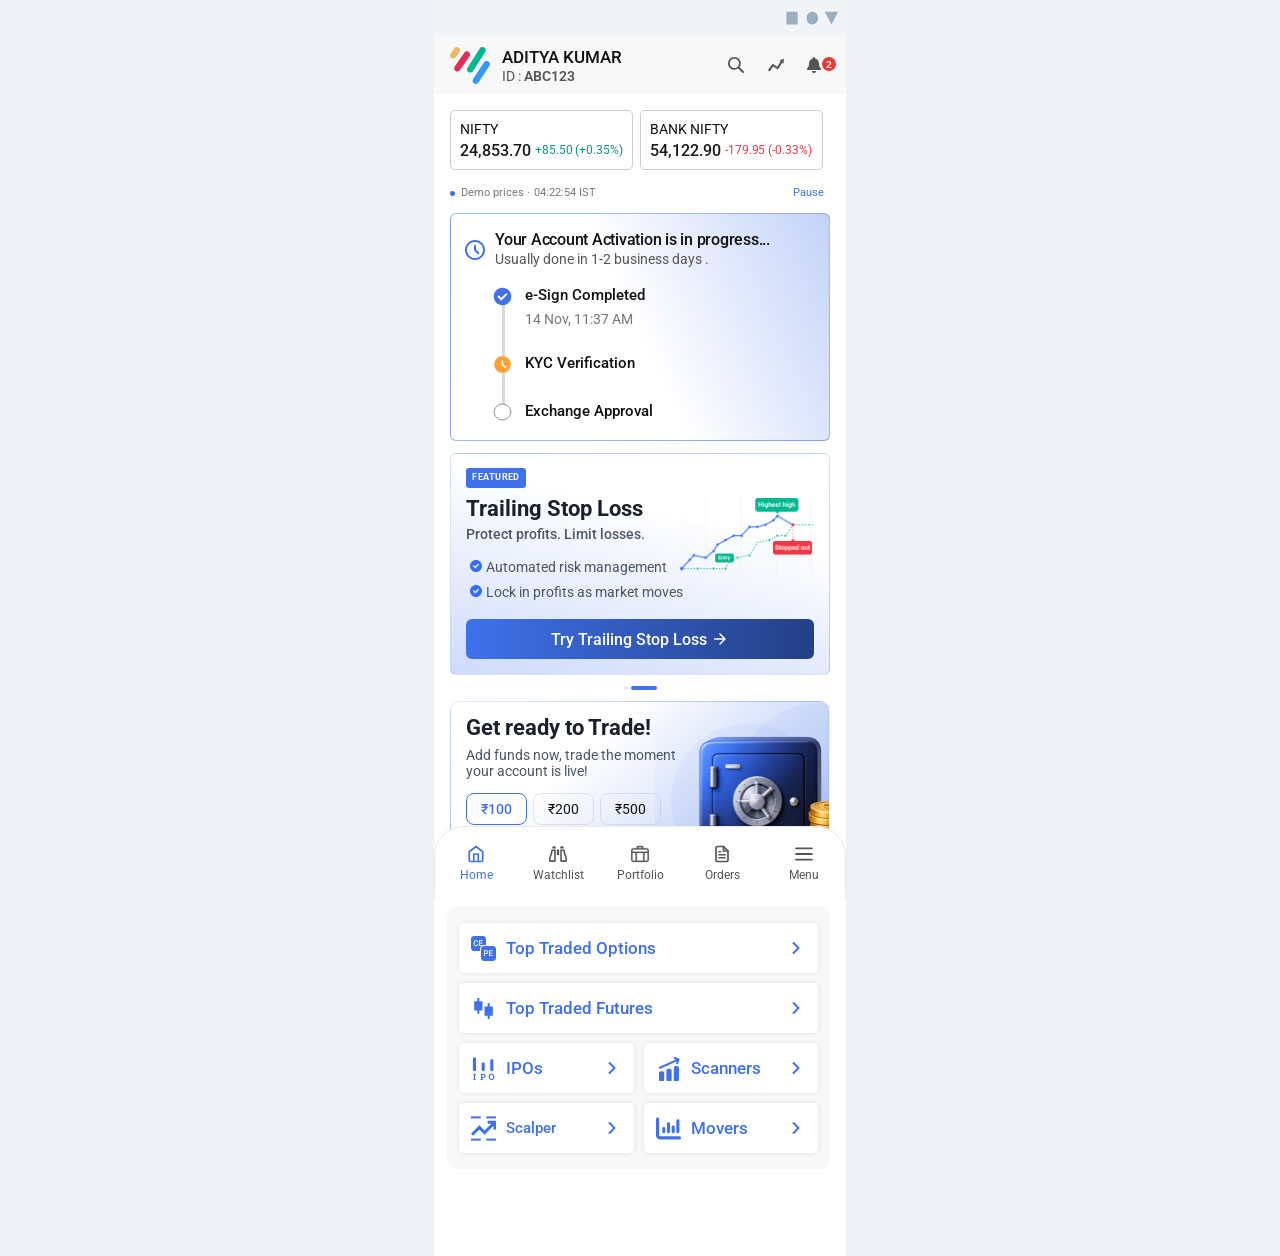
==== commit e84d4839: "Hide equity quantity estimate and show zero for disabled market price" ====
--- a/add-funds/index.html
+++ b/add-funds/index.html
@@ -1,2 +1,2 @@
-<!doctype html><html lang="en"><head><meta charset="utf-8"><meta name="viewport" content="width=device-width,initial-scale=1,viewport-fit=cover"><meta name="theme-color" content="#3f71eb"><meta name="description" content="Trading app design prototype — dashboard and Add funds"><title>Trading App · Prototype</title><link rel="manifest" href="./manifest.webmanifest?v=14"><link rel="icon" type="image/svg+xml" href="./assets/app-icon-v2.svg"><link rel="apple-touch-icon" sizes="180x180" href="./assets/app-icon-v2-180.png"><link rel="stylesheet" href="./style.css"><link rel="stylesheet" href="./source-sans.css"><link rel="stylesheet" href="./polish.css"><link rel="stylesheet" href="./watchlist.css"><link rel="stylesheet" href="./order.css?v=13"></head><body><main id="app"></main><dialog id="confirmation"><h2>Test payment complete</h2><p id="receipt"></p><p>No money has been transferred.</p><button class="primary" id="done">Back to dashboard</button><button id="again">Test again</button></dialog><script type="module" src="./app.js"></script></body></html>
+<!doctype html><html lang="en"><head><meta charset="utf-8"><meta name="viewport" content="width=device-width,initial-scale=1,viewport-fit=cover"><meta name="theme-color" content="#3f71eb"><meta name="description" content="Trading app design prototype — dashboard and Add funds"><title>Trading App · Prototype</title><link rel="manifest" href="./manifest.webmanifest?v=14"><link rel="icon" type="image/svg+xml" href="./assets/app-icon-v2.svg"><link rel="apple-touch-icon" sizes="180x180" href="./assets/app-icon-v2-180.png"><link rel="stylesheet" href="./style.css"><link rel="stylesheet" href="./source-sans.css"><link rel="stylesheet" href="./polish.css"><link rel="stylesheet" href="./watchlist.css"><link rel="stylesheet" href="./order.css?v=13"></head><body><main id="app"></main><dialog id="confirmation"><h2>Test payment complete</h2><p id="receipt"></p><p>No money has been transferred.</p><button class="primary" id="done">Back to dashboard</button><button id="again">Test again</button></dialog><script type="module" src="./app.js?v=15"></script></body></html>
 
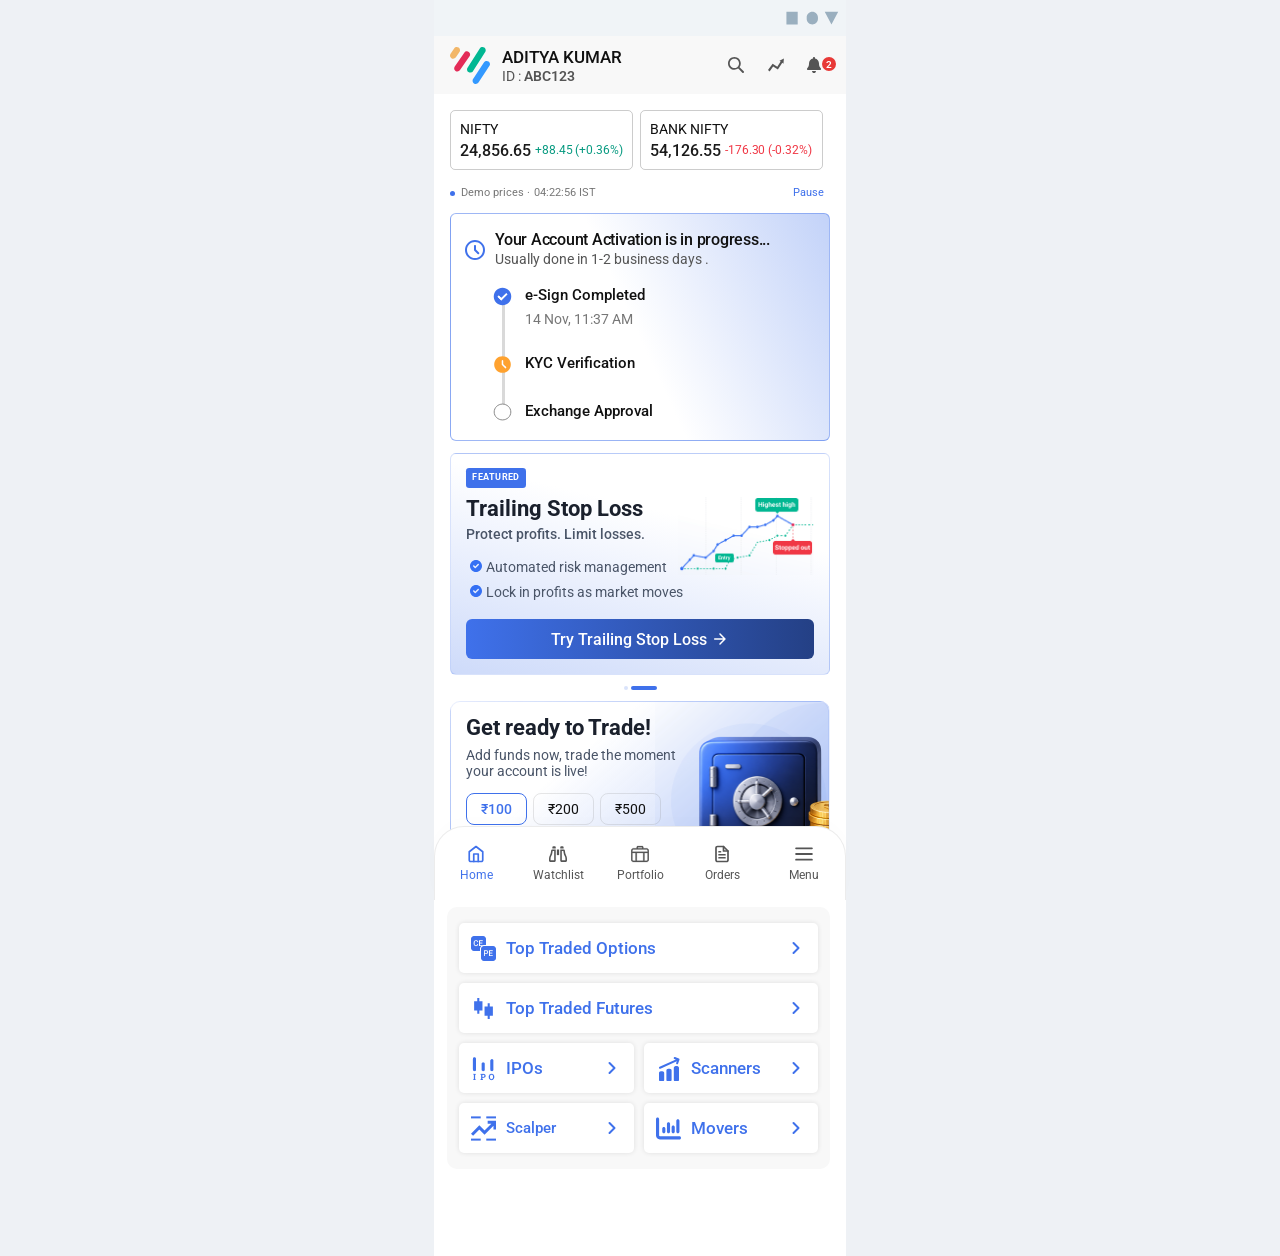
==== commit adca26d4: "Animate order selectors and align exchange quotes with consistent spacing" ====
--- a/add-funds/index.html
+++ b/add-funds/index.html
@@ -1,2 +1,2 @@
-<!doctype html><html lang="en"><head><meta charset="utf-8"><meta name="viewport" content="width=device-width,initial-scale=1,viewport-fit=cover"><meta name="theme-color" content="#3f71eb"><meta name="description" content="Trading app design prototype — dashboard and Add funds"><title>Trading App · Prototype</title><link rel="manifest" href="./manifest.webmanifest?v=14"><link rel="icon" type="image/svg+xml" href="./assets/app-icon-v2.svg"><link rel="apple-touch-icon" sizes="180x180" href="./assets/app-icon-v2-180.png"><link rel="stylesheet" href="./style.css"><link rel="stylesheet" href="./source-sans.css"><link rel="stylesheet" href="./polish.css"><link rel="stylesheet" href="./watchlist.css"><link rel="stylesheet" href="./order.css?v=13"></head><body><main id="app"></main><dialog id="confirmation"><h2>Test payment complete</h2><p id="receipt"></p><p>No money has been transferred.</p><button class="primary" id="done">Back to dashboard</button><button id="again">Test again</button></dialog><script type="module" src="./app.js?v=15"></script></body></html>
+<!doctype html><html lang="en"><head><meta charset="utf-8"><meta name="viewport" content="width=device-width,initial-scale=1,viewport-fit=cover"><meta name="theme-color" content="#3f71eb"><meta name="description" content="Trading app design prototype — dashboard and Add funds"><title>Trading App · Prototype</title><link rel="manifest" href="./manifest.webmanifest?v=14"><link rel="icon" type="image/svg+xml" href="./assets/app-icon-v2.svg"><link rel="apple-touch-icon" sizes="180x180" href="./assets/app-icon-v2-180.png"><link rel="stylesheet" href="./style.css"><link rel="stylesheet" href="./source-sans.css"><link rel="stylesheet" href="./polish.css"><link rel="stylesheet" href="./watchlist.css"><link rel="stylesheet" href="./order.css?v=16"></head><body><main id="app"></main><dialog id="confirmation"><h2>Test payment complete</h2><p id="receipt"></p><p>No money has been transferred.</p><button class="primary" id="done">Back to dashboard</button><button id="again">Test again</button></dialog><script type="module" src="./app.js?v=16"></script></body></html>
 
--- a/add-funds/order.css
+++ b/add-funds/order.css
@@ -1,6 +1,11 @@
 .watch-row{color:inherit;text-decoration:none}.watch-symbol>span{white-space:normal;overflow-wrap:anywhere}.watch-row:has([href]){cursor:pointer}.watch-row:focus-visible{outline:2px solid var(--blue);outline-offset:2px}.watch-symbol{padding-right:8px}.watch-row:has(.watch-symbol span){height:auto;min-height:59px}
-.order-screen{color:#1a1a1a;display:flex;flex-direction:column;font-family:Roboto,Arial,sans-serif}.order-screen .status,.order-screen .status img{height:36px}.order-head{background:#f8f8f8}.order-title{display:flex;align-items:center;gap:10px;min-height:46px;padding:10px 16px 6px}.order-title>a,.order-title>a img{width:20px;height:20px;flex:none}.order-title h1{font-size:17px;font-weight:500;flex:1;line-height:22px;min-width:0}.order-side{display:flex;align-items:center;position:relative;flex:none}.order-side select{appearance:none;border:0;background:transparent;font-size:16px;font-weight:600;color:#555;padding:5px 17px 5px 0;cursor:pointer}.order-side img{width:16px;height:16px;position:absolute;right:0;pointer-events:none}.order-exchanges{display:flex;align-items:center;gap:8px;min-height:34px;padding:0 16px 7px;justify-content:space-between}.order-exchanges label{display:flex;align-items:center;gap:4px;font-size:13px;white-space:nowrap}.order-exchanges input{margin:0;width:15px;height:15px;accent-color:var(--blue)}.order-exchanges label>span:first-of-type{color:#555}.order-tabs{display:flex;height:30px;border-bottom:1px solid #80808059}.order-tabs button{font-size:15px;text-transform:uppercase;font-weight:600;flex:1;padding:0 6px;color:#555}.order-tabs button:nth-child(-n+2){flex:1.5}.order-tabs [aria-current]{color:var(--blue);border-bottom:3px solid var(--blue)}
+.order-screen{color:#1a1a1a;display:flex;flex-direction:column;font-family:Roboto,Arial,sans-serif}.order-screen .status,.order-screen .status img{height:36px}.order-head{background:#f8f8f8}.order-title{display:flex;align-items:center;gap:10px;min-height:46px;padding:10px 16px 6px}.order-title>a,.order-title>a img{width:20px;height:20px;flex:none}.order-title h1{font-size:17px;font-weight:500;flex:1;line-height:22px;min-width:0}.order-side{display:flex;align-items:center;position:relative;flex:none}.order-side select{appearance:none;border:0;background:transparent;font-size:16px;font-weight:600;color:#555;padding:5px 17px 5px 0;cursor:pointer}.order-side img{width:16px;height:16px;position:absolute;right:0;pointer-events:none}.order-exchanges{display:flex;align-items:center;gap:8px;min-height:34px;padding:0 16px 7px;justify-content:flex-start}.order-exchanges label{display:flex;align-items:center;gap:4px;font-size:13px;white-space:nowrap}.order-exchanges input{margin:0;width:15px;height:15px;accent-color:var(--blue)}.order-exchanges label>span:first-of-type{color:#555}.order-tabs{display:flex;height:30px;border-bottom:1px solid #80808059}.order-tabs button{font-size:15px;text-transform:uppercase;font-weight:600;flex:1;padding:0 6px;color:#555}.order-tabs button:nth-child(-n+2){flex:1.5}.order-tabs [aria-current]{color:var(--blue);border-bottom:3px solid var(--blue)}
 .order-body{padding:18px 16px 28px;flex:1}.order-fields{display:grid;grid-template-columns:minmax(0,1fr) minmax(0,1fr);gap:16px;padding-bottom:10px;border-bottom:1px solid #eee;min-height:96px}.order-field-title{display:flex;align-items:center;justify-content:space-between;gap:4px;height:28px;margin-bottom:5px}.order-field-title>span{display:flex;align-items:center;gap:4px;font-size:16px;white-space:nowrap}.order-pills{display:flex;background:#f8f8f8;border-radius:16px;padding:2px}.order-pills button{font-size:12px;color:#777;padding:4px 8px;border-radius:36px;line-height:14px}.order-pills button[aria-pressed=true]{background:#fff;border:1px solid var(--blue);color:var(--blue);font-weight:500}.order-price-help{padding:0;width:20px;height:20px}.order-price-help img{width:20px;height:20px}.order-stepper{display:flex;align-items:center;background:#f8f8f8;border-radius:4px;height:36px;overflow:hidden}.order-stepper button{width:40px;height:36px;display:grid;place-items:center;flex:none;padding:0}.order-stepper img{width:14px;height:12px}.order-stepper input{width:100%;min-width:0;background:transparent;border:0;text-align:center;font-size:14px;font-weight:500;color:#1a1a1a;padding:0}.order-stepper input:disabled{color:#c2c2c2;-webkit-text-fill-color:#c2c2c2;opacity:1}.order-stepper button:disabled{opacity:.4;cursor:default}.order-field p{font-size:12px;color:#555;line-height:15px;margin-top:4px;min-height:15px}.order-product{margin-top:16px}.order-screen h2{font-size:16px;font-weight:500;line-height:20px}.order-choices{display:flex;gap:10px;margin-top:5px}.order-choices button{border:1px solid #80808059;border-radius:6px;height:35px;min-width:94px;padding:0 10px;font-size:15px;color:#333;text-transform:uppercase}.order-choices button[aria-pressed=true]{border-color:var(--blue);color:var(--blue)}.order-type{margin-top:16px;padding-bottom:15px;border-bottom:1px solid #80808059}.order-type .order-choices{margin-top:8px;gap:12px}.order-type .order-choices button{min-width:76px}.order-protection{padding:16px 0 22px;border-bottom:1px solid #80808059}.order-protection-row{display:flex;justify-content:space-between;align-items:center;font-size:16px;font-weight:500;gap:12px}.order-protection-row+.order-protection-row{margin-top:20px}.order-protection-row button{width:40px;height:20px;flex:none;border:1px solid var(--blue);border-radius:30px;padding:3px;display:flex;align-items:center}.order-protection-row button span{height:12px;width:12px;border-radius:50%;background:var(--blue)}.order-protection-row button[aria-checked=true]{background:var(--blue);justify-content:flex-end}.order-protection-row button[aria-checked=true] span{background:white}.order-advanced{display:flex;align-items:center;justify-content:center;margin:16px auto 0;color:var(--blue);font-size:14px;padding:0;line-height:20px}.order-advanced img{width:12px;height:12px}.order-advanced[aria-expanded=true] img{transform:rotate(180deg)}.order-extra{display:flex;justify-content:space-between;align-items:center;gap:12px;margin:14px 0;font-size:14px}.order-extra input,.order-extra select{width:120px;border:1px solid #ddd;border-radius:4px;padding:8px;background:#f8f8f8}.order-footer{position:sticky;bottom:0;background:#f8f8f8;padding:11px 16px max(21px,env(safe-area-inset-bottom));margin-top:auto;min-height:137px}.order-funds{display:flex;justify-content:space-between;gap:8px;font-size:16px;line-height:19px}.order-funds>div:first-child{display:flex;align-items:center;gap:3px;flex-wrap:wrap}.order-funds>div:last-child{white-space:nowrap}.order-funds strong{font-weight:500}.order-refresh{width:16px;height:16px;padding:0}.order-refresh img{width:16px;height:16px}.order-charges{color:var(--blue);font-size:12px;padding:0;margin-top:7px;display:block;height:16px}.order-swipe{display:flex;align-items:center;position:relative;width:230px;height:55px;margin:8px auto 0;border-radius:30px;background:var(--blue);color:#fff;touch-action:pan-y;user-select:none;padding:0 16px 0 76px;font-size:16px;font-weight:500;white-space:nowrap}.order-swipe-thumb{position:absolute;left:5px;top:5px;width:45px;height:45px;transform:translateX(var(--swipe,0px))}.order-swipe-thumb img{width:45px;height:45px}.order-swipe:disabled{opacity:.45;cursor:default}#order-error{font-size:12px;color:#d52c3b;line-height:18px;margin-top:16px}.order-screen .toast{bottom:155px}
 @media(max-width:390px){.order-fields{gap:12px}.order-field-title>span{font-size:14px}.order-pills button{padding:4px 6px;font-size:11px}.order-price-help,.order-price-help img{width:16px;height:16px}.order-exchanges{gap:5px}.order-exchanges label{font-size:11px;gap:3px}.order-funds{font-size:13px}.order-title h1{font-size:15px}.order-stepper button{width:32px}}
 @media(max-width:350px){.order-fields{gap:10px}.order-field-title{gap:2px}.order-pills button{padding:4px 4px}.order-field-title>span{font-size:13px;gap:1px}.order-exchanges{flex-wrap:wrap;justify-content:flex-start}.order-title h1{font-size:14px}.order-protection-row{font-size:15px}.order-funds{font-size:12px}}
 @media(display-mode:standalone){.order-screen .status{height:env(safe-area-inset-top)}.order-screen .status img{display:none}}
+
+/* Shared sliding selection for equity, F&O and price controls. */
+.order-pills{position:relative;isolation:isolate;flex-shrink:0}.order-pills button{position:relative;z-index:1;border:1px solid transparent;transition:color 180ms ease}.order-pills button[aria-pressed=true]{background:transparent;border-color:transparent}.order-pill-indicator{position:absolute;top:2px;z-index:0;pointer-events:none;background:white;border:1px solid var(--blue);border-radius:36px}.order-exchanges{column-gap:12px}.order-exchanges label{gap:4px}.order-exchanges label>span:nth-of-type(2){margin-left:1px}@media(max-width:390px){.order-exchanges{column-gap:10px}}@media(prefers-reduced-motion:reduce){.order-pills button{transition:none}}
+@media(max-width:350px){.order-pills button{padding-left:3px;padding-right:3px}}
+.order-pills{overflow:hidden}
